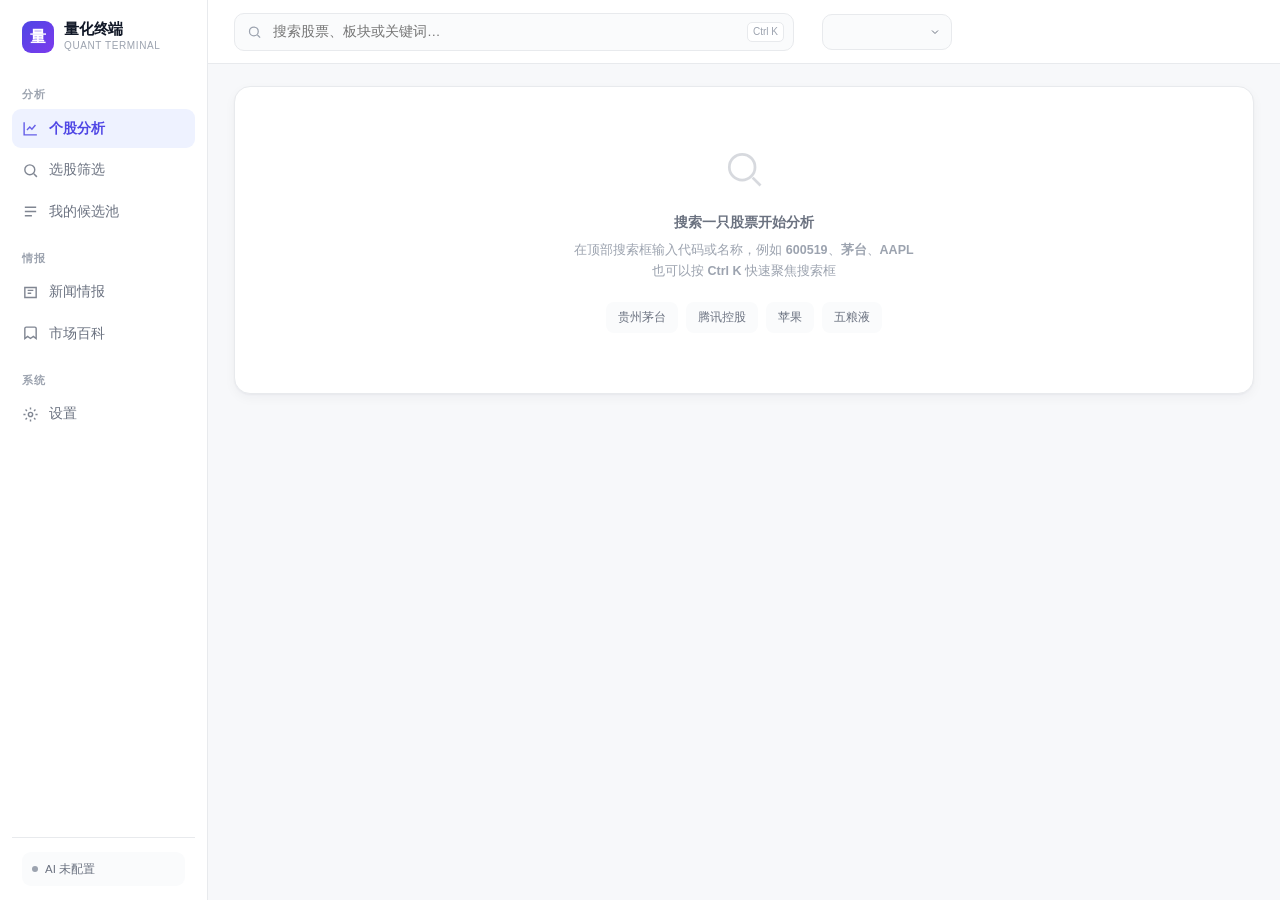
==== static/app/index.html @ 459a19a3 "feat(ui): 重写界面 + 候选池/搜索联想/市场百科 界面重做（替换旧的顶部标签页布局） - 左侧固定导航栏，分组：分析 / 情报 / 系统 - 设计系统 styles.css 统一变量与组件" ====
<!DOCTYPE html>
<html lang="zh-CN">
<head>
<meta charset="UTF-8">
<meta name="viewport" content="width=device-width, initial-scale=1.0">
<title>量化终端 v2</title>
<link rel="stylesheet" href="/static/app/styles.css">
<script src="/static/vendor/echarts.min.js"></script>
</head>
<body>

<div class="app">

  <!-- ==================== 侧边栏 ==================== -->
  <aside class="sidebar">
    <div class="brand">
      <div class="brand-mark">量</div>
      <div>
        <div class="brand-name">量化终端</div>
        <div class="brand-sub">QUANT TERMINAL</div>
      </div>
    </div>

    <div class="nav-group">
      <div class="nav-label">分析</div>
      <div class="nav-item" data-page="analysis">
        <svg class="nav-icon" viewBox="0 0 24 24" fill="none" stroke="currentColor" stroke-width="2"><path d="M3 3v18h18"/><path d="M7 14l4-4 3 3 5-6"/></svg>
        个股分析
      </div>
      <div class="nav-item" data-page="screen">
        <svg class="nav-icon" viewBox="0 0 24 24" fill="none" stroke="currentColor" stroke-width="2"><circle cx="11" cy="11" r="7"/><path d="M21 21l-4.3-4.3"/></svg>
        选股筛选
      </div>
      <div class="nav-item" data-page="watchlist">
        <svg class="nav-icon" viewBox="0 0 24 24" fill="none" stroke="currentColor" stroke-width="2"><path d="M4 6h16M4 12h16M4 18h10"/></svg>
        我的候选池
      </div>
    </div>

    <div class="nav-group">
      <div class="nav-label">情报</div>
      <div class="nav-item" data-page="news">
        <svg class="nav-icon" viewBox="0 0 24 24" fill="none" stroke="currentColor" stroke-width="2"><path d="M4 5h16v14H4z"/><path d="M8 9h8M8 13h5"/></svg>
        新闻情报
      </div>
      <div class="nav-item" data-page="library">
        <svg class="nav-icon" viewBox="0 0 24 24" fill="none" stroke="currentColor" stroke-width="2"><path d="M4 19V5a2 2 0 012-2h12a2 2 0 012 2v14l-4-3-4 3-4-3-4 3z"/></svg>
        市场百科
      </div>
    </div>

    <div class="nav-group">
      <div class="nav-label">系统</div>
      <div class="nav-item" data-page="settings">
        <svg class="nav-icon" viewBox="0 0 24 24" fill="none" stroke="currentColor" stroke-width="2"><circle cx="12" cy="12" r="3"/><path d="M12 2v3m0 14v3M2 12h3m14 0h3M5 5l2 2m10 10l2 2M19 5l-2 2M7 17l-2 2"/></svg>
        设置
      </div>
    </div>

    <div class="sidebar-foot">
      <div class="ai-pill" id="aiPill" onclick="location.hash='#/settings'">
        <span class="dot off" id="aiDot"></span>
        <span id="aiLabel">AI 未配置</span>
      </div>
    </div>
  </aside>

  <!-- ==================== 主区 ==================== -->
  <div class="main">

    <header class="topbar">
      <div class="search" id="globalSearch">
        <svg class="search-icon" viewBox="0 0 24 24" fill="none" stroke="currentColor" stroke-width="2"><circle cx="11" cy="11" r="7"/><path d="M21 21l-4.3-4.3"/></svg>
        <input type="text" id="searchInput" placeholder="搜索股票、板块或关键词…" autocomplete="off">
        <span class="search-kbd">Ctrl K</span>
        <div id="searchSuggest" class="suggest hidden"></div>
      </div>

      <div class="chips" id="marketChips"></div>

      <select class="select" id="profileSelect" style="width:auto;min-width:130px"></select>
    </header>

    <div class="content" id="content">
      <div class="loading"><div class="spinner"></div><span>加载中…</span></div>
    </div>

  </div>
</div>

<script type="module" src="/static/app/js/core.js"></script>
</body>
</html>
---- static/app/styles.css ----
/* ============================================================
   量化终端 v2 · 设计系统
   所有页面共用。改这一处，全站生效。
   ============================================================ */

:root{
  /* 背景层级 */
  --bg:#f7f8fa;
  --surface:#ffffff;
  --surface-2:#fafbfc;
  --surface-3:#f3f4f6;

  /* 边框 */
  --border:#e8eaed;
  --border-strong:#d5d8dd;

  /* 文字 */
  --text:#111827;
  --text-2:#6b7280;
  --text-3:#9ca3af;

  /* 品牌色 */
  --primary:#4f46e5;
  --primary-hover:#4338ca;
  --primary-soft:#eef2ff;
  --primary-border:#ddd8fe;

  /* 语义色（中国市场习惯：红涨绿跌） */
  --up:#e5484d;
  --up-soft:#fef2f2;
  --down:#12a594;
  --down-soft:#f0fdfa;
  --warn:#d97706;
  --warn-soft:#fffbeb;

  /* 图表 */
  --chart-bg:#0f1620;
  --chart-border:#1e2938;
  --chart-text:#94a3b8;

  /* 尺寸 */
  --radius:16px;
  --radius-sm:10px;
  --radius-xs:7px;
  --sidebar-w:208px;
  --topbar-h:64px;

  --shadow:0 1px 2px rgba(16,24,40,.04), 0 4px 12px rgba(16,24,40,.04);
  --shadow-lg:0 8px 28px rgba(16,24,40,.10);
}

*{margin:0;padding:0;box-sizing:border-box}

html,body{height:100%}

body{
  font-family:'Inter','SF Pro Display',-apple-system,BlinkMacSystemFont,
              'PingFang SC','Microsoft YaHei',sans-serif;
  background:var(--bg);
  color:var(--text);
  font-size:14px;
  line-height:1.6;
  -webkit-font-smoothing:antialiased;
  overflow:hidden;
}

/* 等宽数字：所有数字都对齐 */
.num{font-variant-numeric:tabular-nums; font-feature-settings:"tnum"}

/* 滚动条 */
::-webkit-scrollbar{width:9px;height:9px}
::-webkit-scrollbar-track{background:transparent}
::-webkit-scrollbar-thumb{background:#d8dce2;border-radius:5px;border:2px solid var(--bg)}
::-webkit-scrollbar-thumb:hover{background:#c2c8d0}

/* ============================================================
   布局
   ============================================================ */
.app{display:flex; height:100vh; overflow:hidden}

/* ---- 侧边栏 ---- */
.sidebar{
  width:var(--sidebar-w); flex-shrink:0;
  background:var(--surface); border-right:1px solid var(--border);
  display:flex; flex-direction:column;
  padding:18px 12px 0;
  overflow-y:auto;
}
.brand{display:flex; align-items:center; gap:10px; padding:2px 10px 20px}
.brand-mark{
  width:32px;height:32px;border-radius:9px;
  background:linear-gradient(135deg,#4f46e5,#7c3aed);
  display:flex;align-items:center;justify-content:center;
  color:#fff;font-weight:800;font-size:16px;flex-shrink:0;
}
.brand-name{font-size:15px;font-weight:700;letter-spacing:-.2px;line-height:1.2}
.brand-sub{font-size:10px;color:var(--text-3);letter-spacing:.6px;font-weight:500}

.nav-group{margin-bottom:4px}
.nav-label{
  font-size:10.5px;color:var(--text-3);letter-spacing:.8px;
  padding:12px 10px 6px;text-transform:uppercase;font-weight:600;
}
.nav-item{
  display:flex;align-items:center;gap:10px;
  padding:9px 10px;border-radius:9px;
  color:var(--text-2);cursor:pointer;
  font-size:13.5px;font-weight:500;
  transition:background .15s,color .15s;
  margin-bottom:2px;user-select:none;
}
.nav-item:hover{background:var(--surface-2);color:var(--text)}
.nav-item.active{background:var(--primary-soft);color:var(--primary);font-weight:600}
.nav-icon{width:17px;height:17px;flex-shrink:0;opacity:.85}
.nav-badge{
  margin-left:auto;font-size:10px;font-weight:700;
  background:var(--surface-3);color:var(--text-2);
  padding:1px 6px;border-radius:10px;
}

.sidebar-foot{
  margin-top:auto;padding:14px 10px 14px;
  border-top:1px solid var(--border);
}
.ai-pill{
  display:flex;align-items:center;gap:7px;
  padding:8px 10px;background:var(--surface-2);
  border-radius:9px;font-size:11.5px;color:var(--text-2);
  cursor:pointer;
}
.ai-pill:hover{background:var(--surface-3)}
.dot{width:6px;height:6px;border-radius:50%;background:var(--down);flex-shrink:0}
.dot.off{background:var(--text-3)}

/* ---- 主区 ---- */
.main{flex:1;min-width:0;display:flex;flex-direction:column;overflow:hidden}

.topbar{
  height:var(--topbar-h);flex-shrink:0;
  background:var(--surface);border-bottom:1px solid var(--border);
  display:flex;align-items:center;gap:14px;padding:0 26px;
}

.content{
  flex:1;overflow-y:auto;overflow-x:hidden;
  padding:22px 26px 40px;
}

/* ============================================================
   基础组件
   ============================================================ */

/* ---- 卡片 ---- */
.card{
  background:var(--surface);
  border:1px solid var(--border);
  border-radius:var(--radius);
  box-shadow:var(--shadow);
}
.card-head{
  display:flex;align-items:center;justify-content:space-between;
  padding:15px 22px;border-bottom:1px solid var(--border);gap:12px;
}
.card-title{font-size:13px;font-weight:600;letter-spacing:.2px}
.card-sub{font-size:11.5px;color:var(--text-3);font-weight:400}
.card-pad{padding:20px 22px}
.card-body{padding:0}

/* ---- 按钮 ---- */
.btn{
  display:inline-flex;align-items:center;justify-content:center;gap:6px;
  height:36px;padding:0 16px;
  border:1px solid transparent;border-radius:var(--radius-sm);
  background:var(--primary);color:#fff;
  font-size:13px;font-weight:600;font-family:inherit;
  cursor:pointer;transition:background .15s,box-shadow .15s;
  white-space:nowrap;
}
.btn:hover{background:var(--primary-hover)}
.btn:active{transform:translateY(.5px)}
.btn:disabled{opacity:.45;cursor:not-allowed}
.btn.ghost{background:var(--surface);color:var(--text);border-color:var(--border)}
.btn.ghost:hover{background:var(--surface-2);border-color:var(--border-strong)}
.btn.danger{background:var(--up-soft);color:#b91c1c;border-color:#fecaca}
.btn.danger:hover{background:#fee2e2}
.btn.sm{height:29px;padding:0 11px;font-size:12px;border-radius:var(--radius-xs)}
.btn.block{width:100%}

/* ---- 输入 ---- */
.input,.select,.textarea{
  height:36px;padding:0 12px;
  background:var(--surface-2);border:1px solid var(--border);
  border-radius:var(--radius-sm);
  font-size:13px;color:var(--text);font-family:inherit;
  outline:none;transition:background .15s,border-color .15s,box-shadow .15s;
  width:100%;
}
.input::placeholder,.textarea::placeholder{color:var(--text-3)}
.input:focus,.select:focus,.textarea:focus{
  background:#fff;border-color:var(--primary);
  box-shadow:0 0 0 3px rgba(79,70,229,.08);
}
.textarea{height:auto;min-height:90px;padding:10px 12px;line-height:1.6;resize:vertical}
.select{
  cursor:pointer;appearance:none;padding-right:30px;
  background-image:url("data:image/svg+xml;charset=utf8,%3Csvg xmlns='http://www.w3.org/2000/svg' width='12' height='12' viewBox='0 0 24 24' fill='none' stroke='%236b7280' stroke-width='2'%3E%3Cpath d='M6 9l6 6 6-6'/%3E%3C/svg%3E");
  background-repeat:no-repeat;background-position:right 10px center;
}
.field{margin-bottom:14px}
.field label{
  display:block;font-size:11.5px;color:var(--text-2);
  font-weight:500;margin-bottom:5px;
}
.field .hint{font-size:11px;color:var(--text-3);margin-top:4px}

/* ---- 标签 ---- */
.tag{
  display:inline-flex;align-items:center;gap:4px;
  padding:2.5px 9px;border-radius:6px;
  font-size:11.5px;font-weight:600;white-space:nowrap;
}
.tag-primary{background:var(--primary-soft);color:#4338ca}
.tag-neutral{background:var(--surface-3);color:#4b5563}
.tag-up{background:var(--up-soft);color:#b91c1c}
.tag-down{background:var(--down-soft);color:#0f766e}
.tag-warn{background:var(--warn-soft);color:#92400e}

/* ---- 市场选择胶囊 ---- */
.chips{display:flex;gap:6px;flex-wrap:wrap}
.chip{
  padding:5px 11px;border-radius:8px;
  font-size:12px;font-weight:500;color:var(--text-2);
  background:var(--surface-2);border:1px solid transparent;
  cursor:pointer;transition:all .15s;user-select:none;
}
.chip:hover{background:var(--surface-3)}
.chip.on{background:var(--primary-soft);color:var(--primary);border-color:var(--primary-border)}

/* ---- 搜索框 ---- */
.search{flex:1;max-width:560px;position:relative}
.search input{
  width:100%;height:38px;padding:0 70px 0 38px;
  background:var(--surface-2);border:1px solid var(--border);
  border-radius:var(--radius-sm);
  font-size:13.5px;color:var(--text);font-family:inherit;outline:none;
  transition:all .15s;
}
.search input:focus{
  background:#fff;border-color:var(--primary);
  box-shadow:0 0 0 3px rgba(79,70,229,.08);
}
.search-icon{
  position:absolute;left:13px;top:50%;transform:translateY(-50%);
  width:15px;height:15px;color:var(--text-3);pointer-events:none;
}
.search-kbd{
  position:absolute;right:10px;top:50%;transform:translateY(-50%);
  font-size:10px;color:var(--text-3);
  border:1px solid var(--border);border-radius:5px;
  padding:1px 5px;background:#fff;pointer-events:none;
}

/* ---- 搜索下拉 ---- */
.suggest{
  position:absolute;top:calc(100% + 6px);left:0;right:0;
  background:#fff;border:1px solid var(--border);
  border-radius:12px;box-shadow:var(--shadow-lg);
  z-index:300;max-height:440px;overflow-y:auto;padding:6px;
}
.suggest-group-label{
  font-size:10.5px;color:var(--text-3);font-weight:600;
  letter-spacing:.6px;padding:8px 10px 4px;text-transform:uppercase;
}
.suggest-item{
  display:flex;align-items:center;gap:10px;
  padding:8px 10px;border-radius:8px;cursor:pointer;
  font-size:13px;transition:background .12s;
}
.suggest-item:hover,.suggest-item.active{background:var(--primary-soft)}
.suggest-item .si-name{font-weight:500;flex:1;min-width:0;
  overflow:hidden;text-overflow:ellipsis;white-space:nowrap}
.suggest-item .si-code{font-size:11.5px;color:var(--text-3);font-family:ui-monospace,monospace}
.suggest-item .si-desc{font-size:11.5px;color:var(--text-3);
  overflow:hidden;text-overflow:ellipsis;white-space:nowrap;max-width:200px}
.suggest-empty{padding:20px;text-align:center;color:var(--text-3);font-size:12.5px}

/* ---- 指标网格 ---- */
.kv-grid{
  display:grid;grid-template-columns:repeat(5,1fr);
  gap:1px;background:var(--border);
  border-radius:12px;overflow:hidden;
}
@media(max-width:1500px){.kv-grid{grid-template-columns:repeat(4,1fr)}}
@media(max-width:1100px){.kv-grid{grid-template-columns:repeat(3,1fr)}}
.kv{background:var(--surface);padding:12px 14px}
.kv .k{font-size:10.5px;color:var(--text-3);margin-bottom:3px;white-space:nowrap;
  overflow:hidden;text-overflow:ellipsis}
.kv .v{font-size:16px;font-weight:700;letter-spacing:-.2px}
.kv .v.up{color:var(--up)}
.kv .v.down{color:var(--down)}
.kv .v.muted{color:var(--text-3);font-weight:500;font-size:14px}

/* ---- 表格 ---- */
.table{width:100%;border-collapse:collapse;font-size:13px}
.table th{
  text-align:left;padding:10px 12px;
  font-size:11px;font-weight:600;color:var(--text-3);
  letter-spacing:.4px;text-transform:uppercase;
  border-bottom:1px solid var(--border);white-space:nowrap;
}
.table td{
  padding:11px 12px;border-bottom:1px solid var(--border);
  vertical-align:middle;
}
.table tbody tr:last-child td{border-bottom:none}
.table tbody tr:hover{background:var(--surface-2)}
.table .clickable{cursor:pointer}
.table-wrap{overflow-x:auto}

/* ---- 折叠面板 ---- */
.collapse-head{
  display:flex;align-items:center;justify-content:space-between;
  padding:15px 22px;cursor:pointer;user-select:none;
  transition:background .15s;
}
.collapse-head:hover{background:var(--surface-2)}
.collapse-arrow{transition:transform .2s;color:var(--text-3)}
.collapse.open .collapse-arrow{transform:rotate(180deg)}

/* ---- 状态提示 ---- */
.alert{
  padding:11px 14px;border-radius:var(--radius-sm);
  font-size:12.5px;line-height:1.65;
}
.alert-error{background:var(--up-soft);border:1px solid #fecaca;color:#b91c1c}
.alert-warn{background:var(--warn-soft);border:1px solid #fde68a;color:#92400e}
.alert-ok{background:var(--down-soft);border:1px solid #99f6e4;color:#0f766e}
.alert-info{background:var(--primary-soft);border:1px solid var(--primary-border);color:#3730a3}

/* ---- 加载 ---- */
.loading{
  display:flex;align-items:center;justify-content:center;
  gap:10px;padding:40px;color:var(--text-3);font-size:13px;
}
.spinner{
  width:17px;height:17px;border:2px solid var(--border);
  border-top-color:var(--primary);border-radius:50%;
  animation:spin .7s linear infinite;
}
@keyframes spin{to{transform:rotate(360deg)}}

.skeleton{
  background:linear-gradient(90deg,#f0f2f5 25%,#f7f8fa 50%,#f0f2f5 75%);
  background-size:200% 100%;animation:shimmer 1.4s infinite;
  border-radius:8px;
}
@keyframes shimmer{0%{background-position:200% 0}100%{background-position:-200% 0}}

/* ---- 空状态 ---- */
.empty{
  padding:60px 20px;text-align:center;color:var(--text-3);
}
.empty-icon{width:44px;height:44px;margin:0 auto 14px;opacity:.4}
.empty-title{font-size:14px;font-weight:600;color:var(--text-2);margin-bottom:6px}
.empty-desc{font-size:12.5px;line-height:1.7}

/* ---- 工具类 ---- */
.hidden{display:none !important}
.flex{display:flex}
.between{justify-content:space-between}
.center{align-items:center}
.gap-4{gap:4px}.gap-6{gap:6px}.gap-8{gap:8px}
.gap-12{gap:12px}.gap-16{gap:16px}
.mt-8{margin-top:8px}.mt-12{margin-top:12px}.mt-16{margin-top:16px}
.mt-20{margin-top:20px}.mb-8{margin-bottom:8px}.mb-12{margin-bottom:12px}
.mb-16{margin-bottom:16px}.mb-20{margin-bottom:20px}
.text-2{color:var(--text-2)}
.text-3{color:var(--text-3)}
.fs-11{font-size:11px}.fs-12{font-size:12px}.fs-13{font-size:13px}
.fw-600{font-weight:600}.fw-700{font-weight:700}
.up{color:var(--up)}.down{color:var(--down)}
.nowrap{white-space:nowrap}
.ellipsis{overflow:hidden;text-overflow:ellipsis;white-space:nowrap}

/* ============================================================
   页面专用：个股分析
   ============================================================ */

/* 标的头部 */
.hero{
  display:flex;align-items:flex-start;justify-content:space-between;
  gap:24px;margin-bottom:18px;flex-wrap:wrap;
}
.hero-name{font-size:26px;font-weight:800;letter-spacing:-.5px;line-height:1.2}
.hero-meta{
  display:flex;align-items:center;gap:10px;margin-top:8px;
  font-size:12.5px;color:var(--text-2);flex-wrap:wrap;
}
.price-now{font-size:21px;font-weight:800}
.price-chg{font-size:12.5px;font-weight:600;margin-left:5px}

/* 评分环 */
.score-wrap{display:flex;align-items:center;gap:18px}
.ring{position:relative;width:104px;height:104px;flex-shrink:0}
.ring svg{transform:rotate(-90deg)}
.ring-center{
  position:absolute;inset:0;display:flex;flex-direction:column;
  align-items:center;justify-content:center;
}
.ring-num{font-size:30px;font-weight:800;letter-spacing:-1px;line-height:1}
.ring-lbl{font-size:10.5px;color:var(--text-3);margin-top:2px}
.score-detail{font-size:12px;color:var(--text-2);line-height:1.9;text-align:right}
.score-detail b{color:var(--text);font-weight:600}

/* 价格轴 */
.axis-card{padding:20px 22px 26px}
.axis-head{display:flex;justify-content:space-between;align-items:baseline;
  margin-bottom:26px;gap:12px;flex-wrap:wrap}
.axis-track{position:relative;height:74px;margin:0 20px}
.axis-line{
  position:absolute;top:30px;left:0;right:0;height:3px;
  border-radius:2px;background:var(--border);
}
.axis-seg{position:absolute;top:30px;height:3px;border-radius:2px}
.axis-mark{position:absolute;top:0;transform:translateX(-50%);text-align:center;width:1px}
.axis-mark .stem{width:1px;height:24px;margin:0 auto;background:var(--border-strong)}
.axis-mark .pip{
  width:9px;height:9px;border-radius:50%;background:#fff;
  border:2.5px solid var(--text-3);margin:2px auto 0;position:relative;z-index:2;
}
.axis-mark .label{
  font-size:10.5px;color:var(--text-3);white-space:nowrap;
  position:absolute;top:44px;left:50%;transform:translateX(-50%);
}
.axis-mark .val{
  font-size:12.5px;font-weight:700;white-space:nowrap;
  position:absolute;top:58px;left:50%;transform:translateX(-50%);
}
.axis-mark.now .pip{border-color:var(--text);width:11px;height:11px}
.axis-mark.now .val{font-size:14px}
.axis-mark.stop .pip{border-color:var(--down)}
.axis-mark.stop .val{color:var(--down)}
.axis-mark.target .pip{border-color:var(--up)}
.axis-mark.target .val{color:var(--up)}
.axis-mark.buy .pip{border-color:var(--primary)}
.axis-mark.buy .val{color:var(--primary)}
/* 位置太近时标签下移一行（由 JS 判断后加 row2 类） */
.axis-mark.row2 .label{top:72px}
.axis-mark.row2 .val{top:86px}
.axis-mark.row2 .stem{height:52px}

/* 深色图表 */
.chart-dark{background:var(--chart-bg);border-radius:0 0 var(--radius) var(--radius)}
.chart-dark .chart{width:100%;height:300px}
.chart-box{width:100%;height:300px}
.chart-box-sm{width:100%;height:240px}

/* AI 面板 */
.ai-grid{display:grid;grid-template-columns:1fr 1fr;gap:14px}
@media(max-width:900px){.ai-grid{grid-template-columns:1fr}}
.ai-block{padding:14px 15px;background:var(--surface-2);border-radius:11px}
.ai-block h5{
  font-size:11.5px;font-weight:700;letter-spacing:.3px;
  margin-bottom:8px;display:flex;align-items:center;gap:6px;
}
.ai-block ul{list-style:none}
.ai-block li{
  font-size:12.5px;color:#374151;line-height:1.65;
  padding:5px 0 5px 15px;position:relative;
}
.ai-block li::before{
  content:"";position:absolute;left:2px;top:11px;
  width:4px;height:4px;border-radius:50%;background:var(--text-3);
}
.ai-bull li::before{background:var(--up)}
.ai-bear li::before{background:var(--down)}

/* 免责 */
.disclaimer{
  margin-top:24px;padding:12px 15px;border-radius:11px;
  background:#fffbeb;border:1px solid #fde68a;
  font-size:11.5px;color:#92400e;line-height:1.7;
}

/* 栅格 */
.grid-2{display:grid;grid-template-columns:340px 1fr;gap:16px}
@media(max-width:1100px){.grid-2{grid-template-columns:1fr}}
.grid-3{display:grid;grid-template-columns:repeat(3,1fr);gap:16px}
@media(max-width:1200px){.grid-3{grid-template-columns:repeat(2,1fr)}}
@media(max-width:800px){.grid-3{grid-template-columns:1fr}}

/* 页面标题 */
.page-head{
  display:flex;align-items:flex-start;justify-content:space-between;
  gap:16px;margin-bottom:18px;flex-wrap:wrap;
}
.page-title{font-size:20px;font-weight:700;letter-spacing:-.3px}
.page-desc{font-size:12.5px;color:var(--text-2);margin-top:3px}

/* ============================================================
   弹窗 / 标签页 / 列表
   ============================================================ */
.modal-mask{
  position:fixed;inset:0;background:rgba(15,23,42,.45);
  display:flex;align-items:center;justify-content:center;
  z-index:1000;padding:24px;
  animation:fadeIn .15s ease;
}
@keyframes fadeIn{from{opacity:0}to{opacity:1}}
.modal{
  background:var(--surface);border-radius:var(--radius);
  box-shadow:0 20px 60px rgba(15,23,42,.25);
  width:100%;max-width:660px;max-height:86vh;
  display:flex;flex-direction:column;
  animation:popIn .18s ease;
}
@keyframes popIn{from{transform:scale(.97);opacity:.6}to{transform:scale(1);opacity:1}}
.modal-head{
  padding:17px 22px;border-bottom:1px solid var(--border);
  display:flex;align-items:center;justify-content:space-between;gap:12px;
}
.modal-title{font-size:15px;font-weight:700}
.modal-close{
  width:28px;height:28px;border-radius:8px;border:none;background:transparent;
  color:var(--text-3);cursor:pointer;font-size:18px;line-height:1;
  display:flex;align-items:center;justify-content:center;
}
.modal-close:hover{background:var(--surface-3);color:var(--text)}
.modal-body{padding:20px 22px;overflow-y:auto;flex:1}
.modal-foot{
  padding:14px 22px;border-top:1px solid var(--border);
  display:flex;justify-content:flex-end;gap:8px;
}

/* 标签页 */
.tabs{display:flex;gap:2px;border-bottom:1px solid var(--border);margin-bottom:18px}
.tab{
  padding:8px 14px;font-size:13px;color:var(--text-2);cursor:pointer;
  border-bottom:2px solid transparent;margin-bottom:-1px;
  transition:color .15s,border-color .15s;user-select:none;
}
.tab:hover{color:var(--text)}
.tab.active{color:var(--primary);border-bottom-color:var(--primary);font-weight:600}

/* 侧边列表 */
.side-list{display:flex;flex-direction:column;gap:2px}
.side-item{
  display:flex;align-items:center;gap:8px;
  padding:9px 12px;border-radius:9px;cursor:pointer;
  font-size:13px;color:var(--text-2);transition:background .12s;
}
.side-item:hover{background:var(--surface-2)}
.side-item.active{background:var(--primary-soft);color:var(--primary);font-weight:600}
.side-item .si-count{
  margin-left:auto;font-size:11px;color:var(--text-3);
  background:var(--surface-3);padding:1px 7px;border-radius:9px;
}
.side-item.active .si-count{background:#fff;color:var(--primary)}

/* 分组块 */
.group-block{
  border:1px solid var(--border);border-radius:12px;
  overflow:hidden;margin-bottom:12px;
}
.group-head{
  display:flex;align-items:center;gap:8px;
  padding:10px 14px;background:var(--surface-2);
  font-size:12px;font-weight:600;color:var(--text-2);
  border-bottom:1px solid var(--border);
}
.group-head .g-count{color:var(--text-3);font-weight:500}
.group-head input[type=checkbox]{margin:0}

/* 勾选框 */
.cb{
  width:15px;height:15px;cursor:pointer;accent-color:var(--primary);
  flex-shrink:0;
}

/* 标的行 */
.sym-row{
  display:flex;align-items:center;gap:10px;
  padding:9px 14px;border-bottom:1px solid var(--border);
  font-size:13px;transition:background .12s;
}
.sym-row:last-child{border-bottom:none}
.sym-row:hover{background:var(--surface-2)}
.sym-row .sym-name{font-weight:500;min-width:0;overflow:hidden;
  text-overflow:ellipsis;white-space:nowrap}
.sym-row .sym-code{font-size:11.5px;color:var(--text-3);
  font-family:ui-monospace,monospace}
.sym-row .sym-actions{margin-left:auto;display:flex;gap:6px;opacity:0;
  transition:opacity .12s}
.sym-row:hover .sym-actions{opacity:1}

/* 解析预览 */
.parse-preview{
  margin-top:12px;padding:12px 14px;border-radius:11px;
  background:var(--surface-2);font-size:12.5px;line-height:1.8;
}
.parse-chip{
  display:inline-flex;align-items:center;gap:4px;
  padding:2px 8px;border-radius:6px;margin:2px 3px 2px 0;
  font-size:11.5px;font-weight:500;
}
.parse-chip.ok{background:var(--down-soft);color:#0f766e}
.parse-chip.bad{background:var(--up-soft);color:#b91c1c}

/* 板块选择 */
.sector-grid{
  display:grid;grid-template-columns:repeat(auto-fill,minmax(132px,1fr));
  gap:8px;margin-bottom:16px;
}
.sector-chip{
  padding:9px 12px;border:1px solid var(--border);border-radius:9px;
  font-size:12.5px;cursor:pointer;text-align:center;
  transition:all .15s;user-select:none;background:var(--surface);
}
.sector-chip:hover{border-color:var(--border-strong);background:var(--surface-2)}
.sector-chip.on{background:var(--primary-soft);border-color:var(--primary);
  color:var(--primary);font-weight:600}
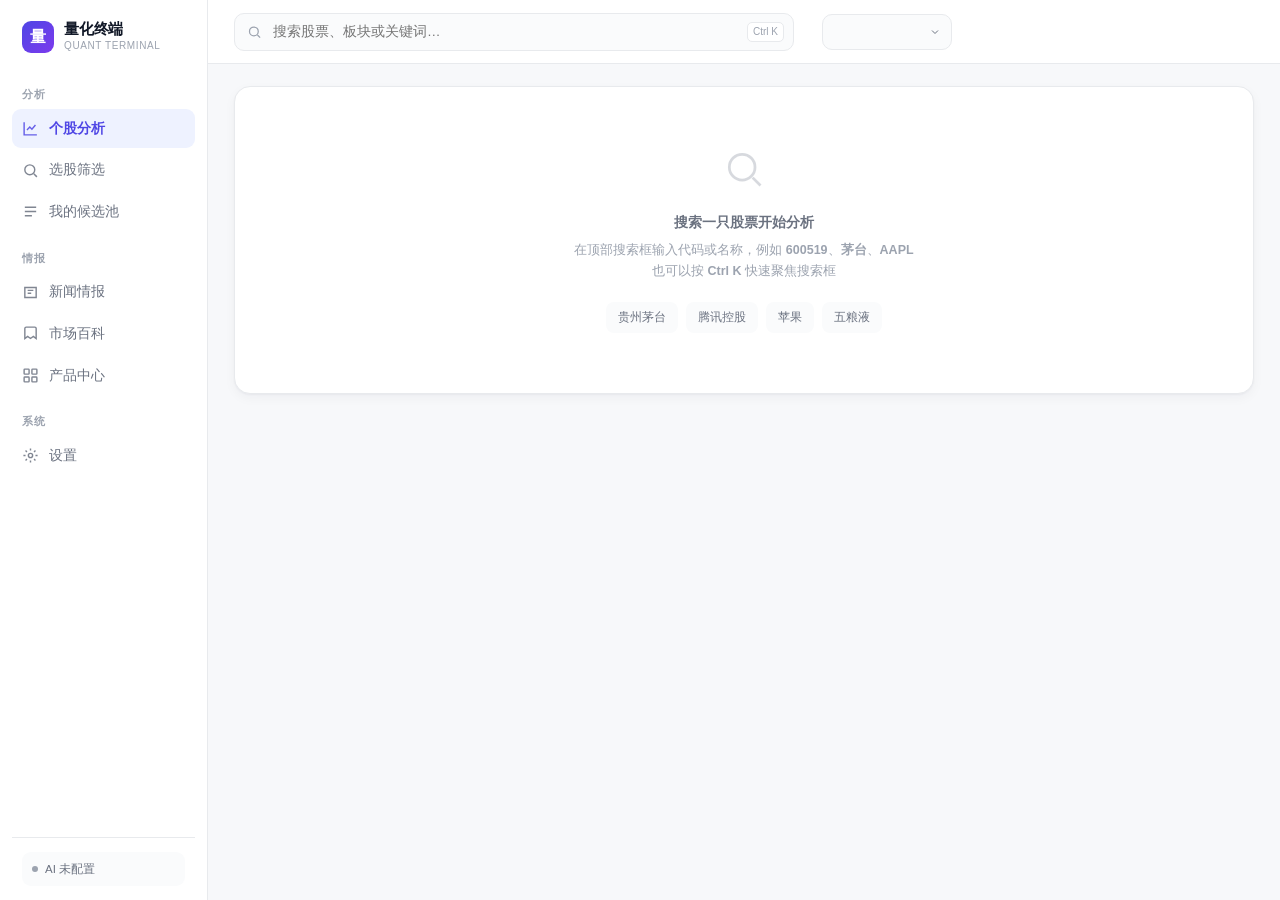
==== commit 8e5a38f9: "feat(ui): 新增产品中心页（第7个页面） - app/library/catalog.py：23 个品种，5 个分组（股票/基金/债券/指数/衍生品） - 三档支持状态：full 7 / pa" ====
--- a/static/app/index.html
+++ b/static/app/index.html
@@ -47,6 +47,10 @@
         <svg class="nav-icon" viewBox="0 0 24 24" fill="none" stroke="currentColor" stroke-width="2"><path d="M4 19V5a2 2 0 012-2h12a2 2 0 012 2v14l-4-3-4 3-4-3-4 3z"/></svg>
         市场百科
       </div>
+      <div class="nav-item" data-page="catalog">
+        <svg class="nav-icon" viewBox="0 0 24 24" fill="none" stroke="currentColor" stroke-width="2"><rect x="3" y="3" width="7" height="7" rx="1"/><rect x="14" y="3" width="7" height="7" rx="1"/><rect x="3" y="14" width="7" height="7" rx="1"/><rect x="14" y="14" width="7" height="7" rx="1"/></svg>
+        产品中心
+      </div>
     </div>
 
     <div class="nav-group">
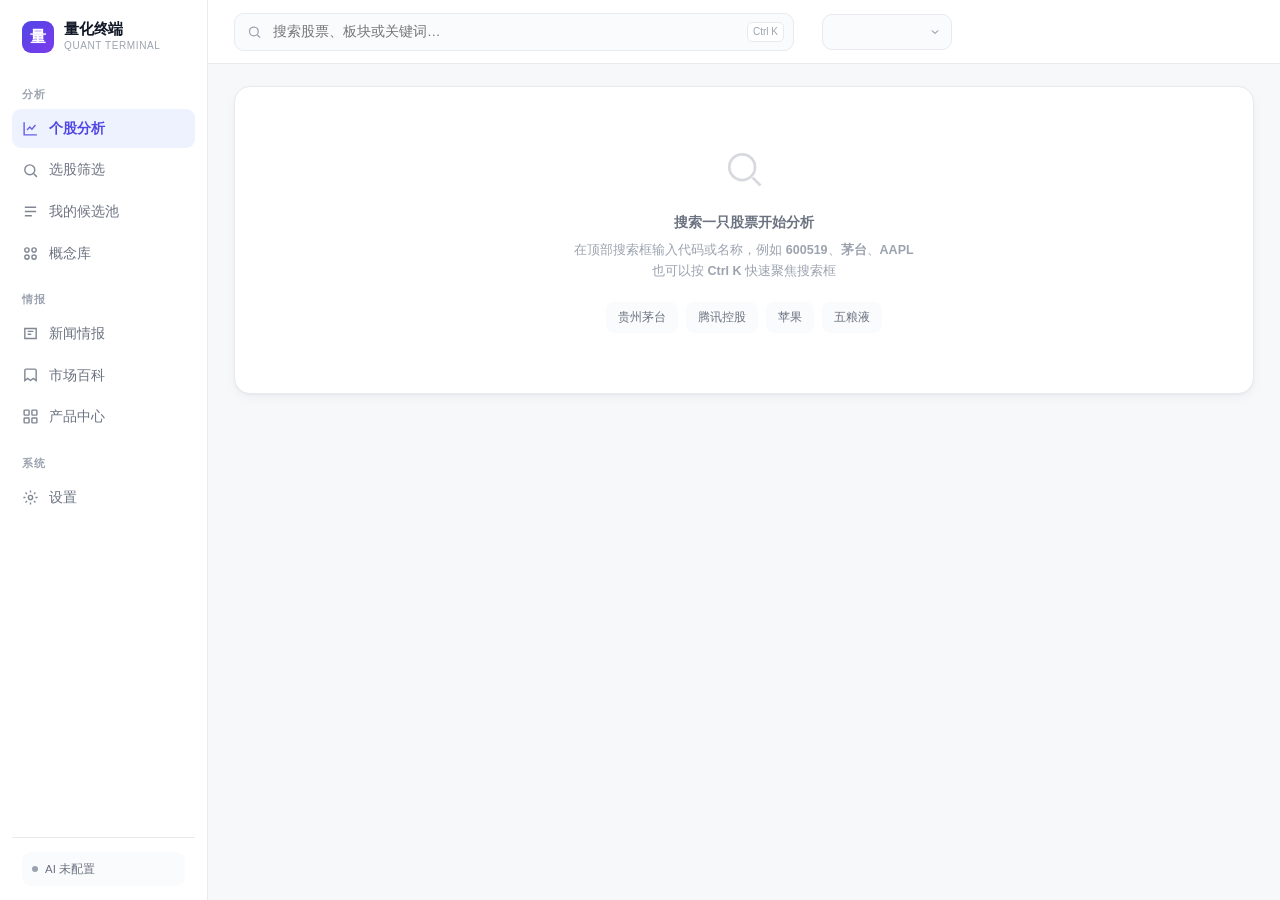
==== commit 1f23db79: "feat: 概念库（行业/概念双层+自定义）与走势推演配仓建议 概念体系重构 - 把静态 30 个板块升级为「行业 22 + 概念 27」双层结构，覆盖 136 只股票 - 数据落库（concepts" ====
--- a/static/app/index.html
+++ b/static/app/index.html
@@ -34,6 +34,10 @@
       <div class="nav-item" data-page="watchlist">
         <svg class="nav-icon" viewBox="0 0 24 24" fill="none" stroke="currentColor" stroke-width="2"><path d="M4 6h16M4 12h16M4 18h10"/></svg>
         我的候选池
+      </div>
+      <div class="nav-item" data-page="concepts">
+        <svg class="nav-icon" viewBox="0 0 24 24" fill="none" stroke="currentColor" stroke-width="2"><circle cx="7" cy="7" r="3"/><circle cx="17" cy="7" r="3"/><circle cx="7" cy="17" r="3"/><circle cx="17" cy="17" r="3"/></svg>
+        概念库
       </div>
     </div>
 
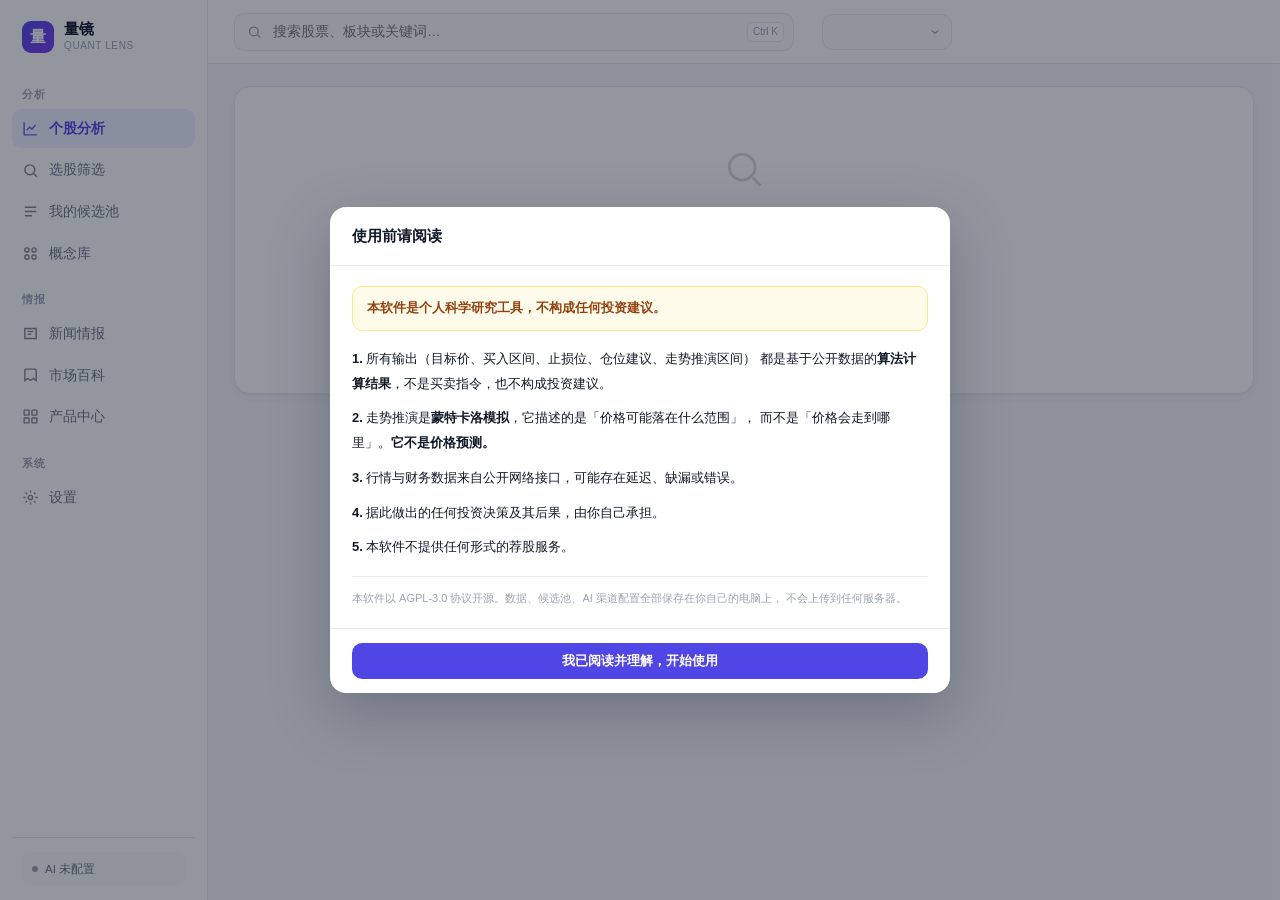
==== commit 0889a2ab: "feat: GARCH波动率模型 + 校准检验；开源准备（AGPL/改名/贡献指南） 预测方法（app/analytics/garch.py） - 实现 GARCH(1,1) 波动率估计，纯 nump" ====
--- a/static/app/index.html
+++ b/static/app/index.html
@@ -1,9 +1,9 @@
-<!DOCTYPE html>
+﻿<!DOCTYPE html>
 <html lang="zh-CN">
 <head>
 <meta charset="UTF-8">
 <meta name="viewport" content="width=device-width, initial-scale=1.0">
-<title>量化终端 v2</title>
+<title>量镜 QuantLens</title>
 <link rel="stylesheet" href="/static/app/styles.css">
 <script src="/static/vendor/echarts.min.js"></script>
 </head>
@@ -16,8 +16,8 @@
     <div class="brand">
       <div class="brand-mark">量</div>
       <div>
-        <div class="brand-name">量化终端</div>
-        <div class="brand-sub">QUANT TERMINAL</div>
+        <div class="brand-name">量镜</div>
+        <div class="brand-sub">QUANT LENS</div>
       </div>
     </div>
 
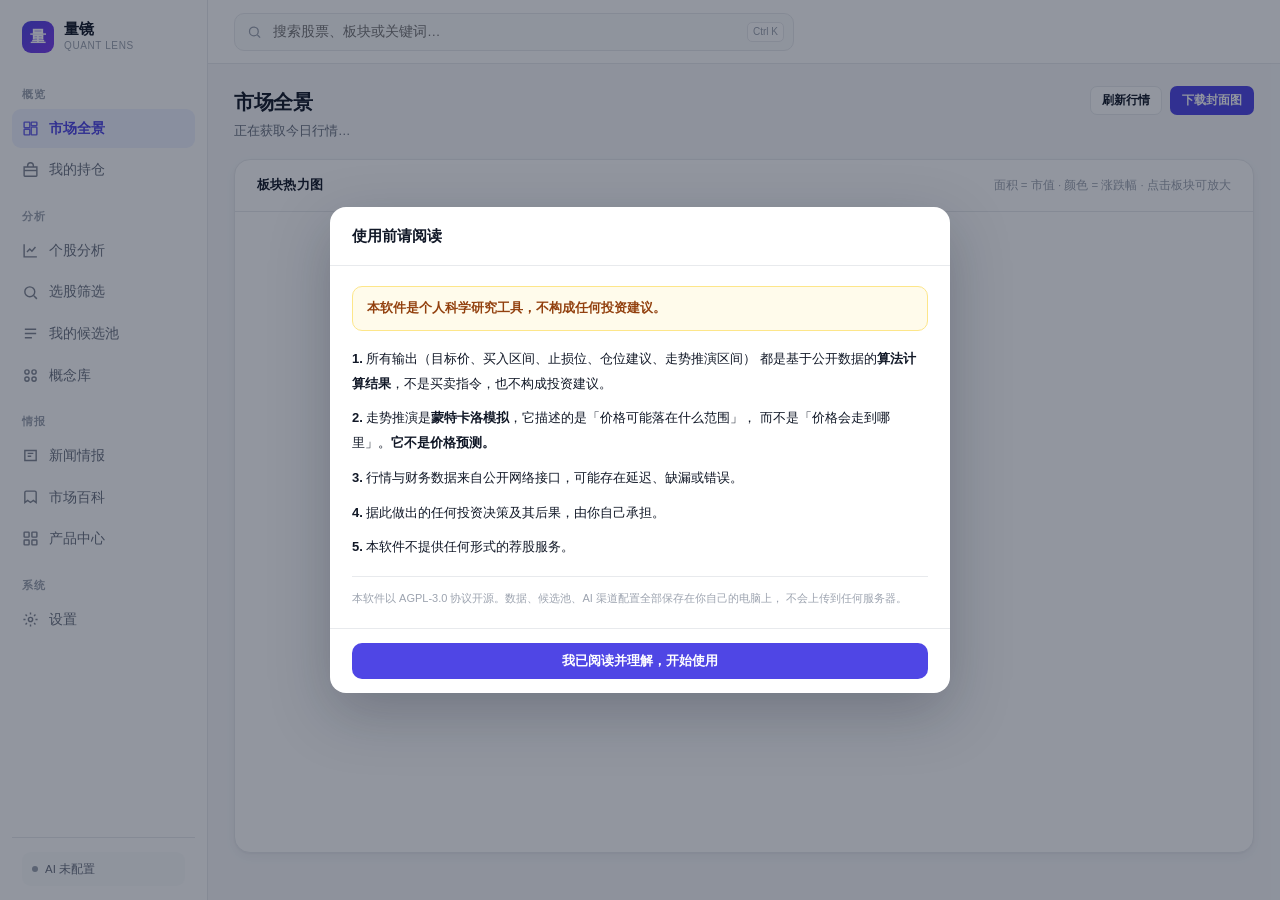
==== commit 8a26bf65: "feat: 市场全景热力图 + 持仓日志 + 区间显示 + 时序模型对比 一、市场全景热力图（首屏） - app/market_overview.py：东财批量行情接口，144 只标的 0.2 秒抓完" ====
--- a/static/app/index.html
+++ b/static/app/index.html
@@ -1,4 +1,4 @@
-﻿<!DOCTYPE html>
+<!DOCTYPE html>
 <html lang="zh-CN">
 <head>
 <meta charset="UTF-8">
@@ -18,6 +18,18 @@
       <div>
         <div class="brand-name">量镜</div>
         <div class="brand-sub">QUANT LENS</div>
+      </div>
+    </div>
+
+    <div class="nav-group">
+      <div class="nav-label">概览</div>
+      <div class="nav-item" data-page="heatmap">
+        <svg class="nav-icon" viewBox="0 0 24 24" fill="none" stroke="currentColor" stroke-width="2"><rect x="3" y="3" width="8" height="8" rx="1"/><rect x="13" y="3" width="8" height="5" rx="1"/><rect x="13" y="10" width="8" height="11" rx="1"/><rect x="3" y="13" width="8" height="8" rx="1"/></svg>
+        市场全景
+      </div>
+      <div class="nav-item" data-page="portfolio">
+        <svg class="nav-icon" viewBox="0 0 24 24" fill="none" stroke="currentColor" stroke-width="2"><path d="M3 7h18v12a1 1 0 01-1 1H4a1 1 0 01-1-1V7z"/><path d="M8 7V5a4 4 0 018 0v2"/><path d="M3 12h18"/></svg>
+        我的持仓
       </div>
     </div>
 
--- a/static/app/styles.css
+++ b/static/app/styles.css
@@ -619,3 +619,33 @@
 .sector-chip:hover{border-color:var(--border-strong);background:var(--surface-2)}
 .sector-chip.on{background:var(--primary-soft);border-color:var(--primary);
   color:var(--primary);font-weight:600}
+
+/* ============================================================
+   个股分析页：紧凑排版
+   ------------------------------------------------------------
+   原来一屏要滚两三次才看得完，但信息其实不密。这里收紧留白，
+   字号基本不动（保证可读），把纵向占用压下来约 25%。
+
+   用 [data-page="analysis"] 隔离，只影响这一个页面 ——
+   市场全景、持仓这些页面留白多一点更透气。
+   ============================================================ */
+#content[data-page="analysis"] .hero{
+  margin-bottom:12px;padding:14px 18px;
+}
+#content[data-page="analysis"] .hero-name{font-size:23px}
+#content[data-page="analysis"] .hero-meta{margin-top:6px;gap:6px}
+
+#content[data-page="analysis"] .card-pad{padding:14px 18px}
+#content[data-page="analysis"] .card-head{padding:12px 18px}
+#content[data-page="analysis"] .axis-card{padding:14px 18px 16px}
+
+#content[data-page="analysis"] .mb-16{margin-bottom:11px}
+#content[data-page="analysis"] .mt-16{margin-top:11px}
+#content[data-page="analysis"] .mt-20{margin-top:13px}
+
+#content[data-page="analysis"] .metric-item{padding:9px 11px}
+#content[data-page="analysis"] .metric-value{font-size:15px}
+#content[data-page="analysis"] .metric-label{font-size:10.5px}
+
+#content[data-page="analysis"] .card-title{font-size:13.5px}
+#content[data-page="analysis"] .alert{padding:10px 13px;font-size:12px}
